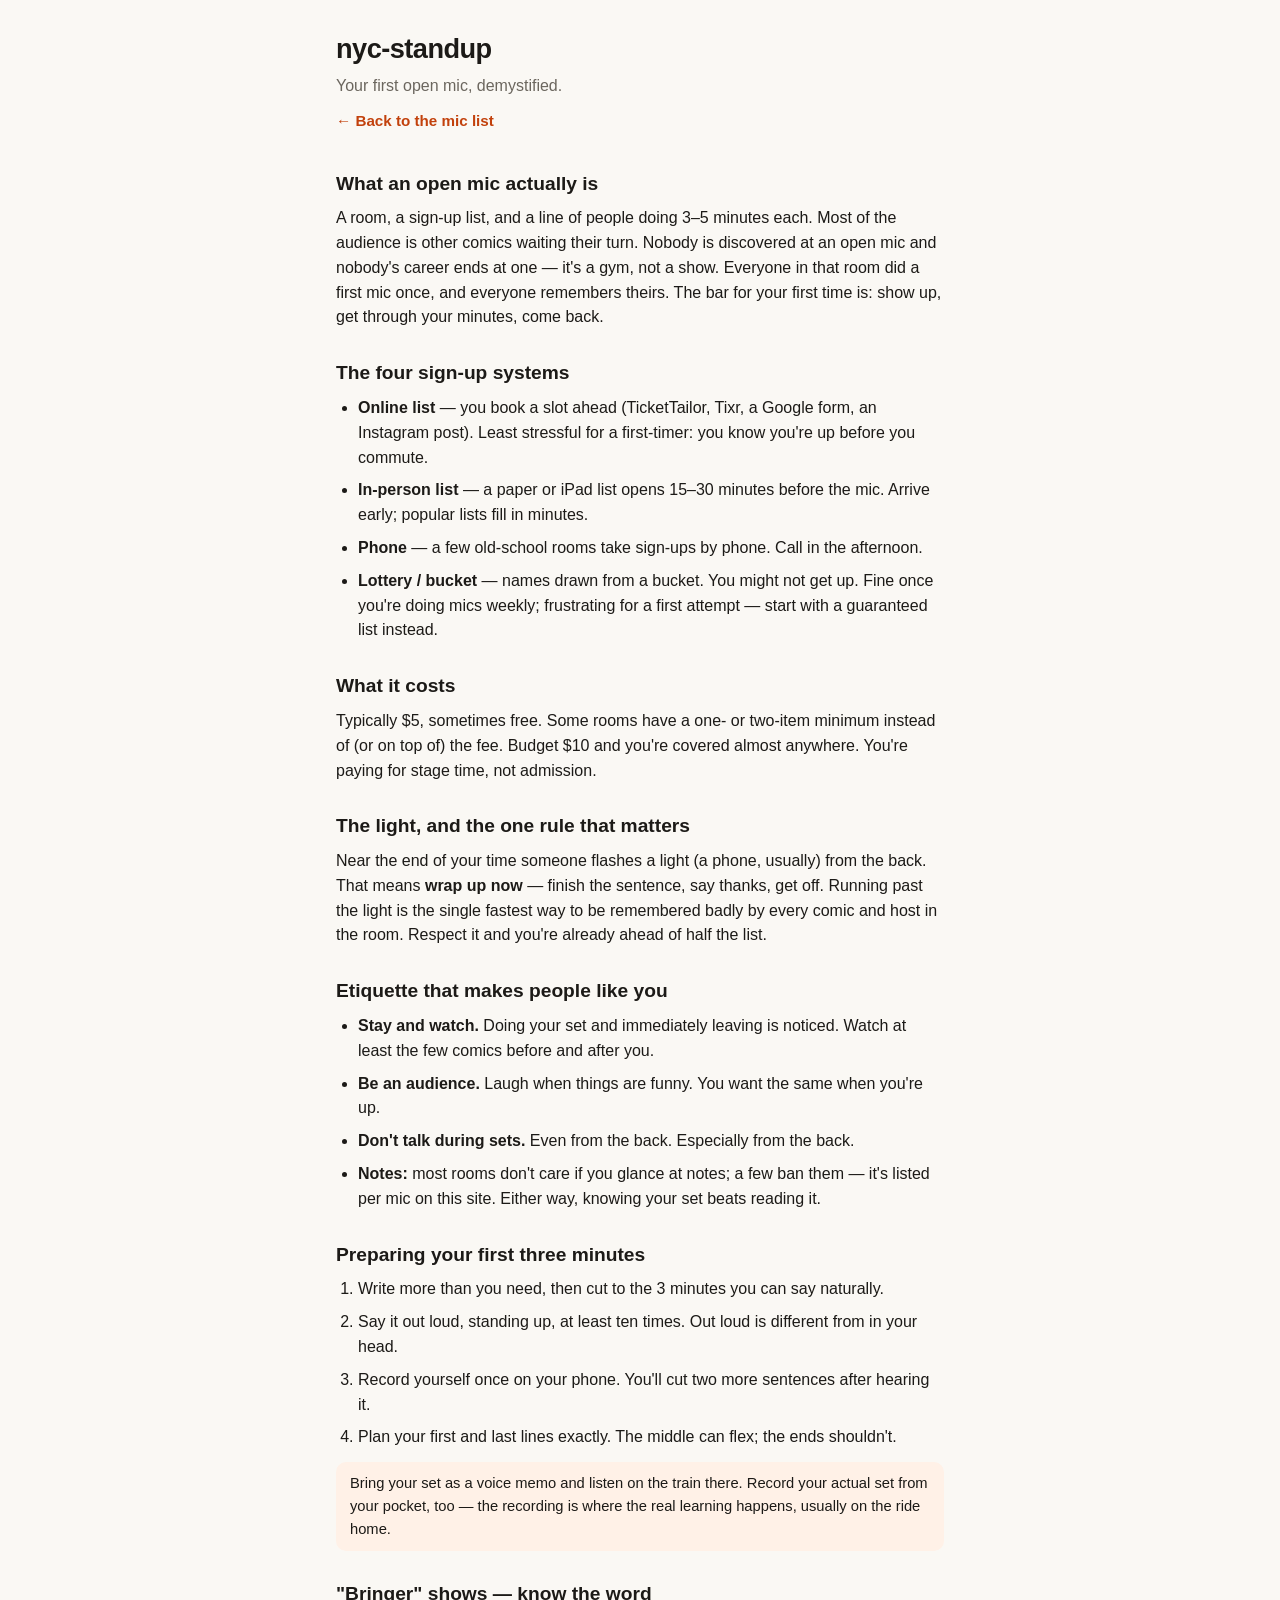
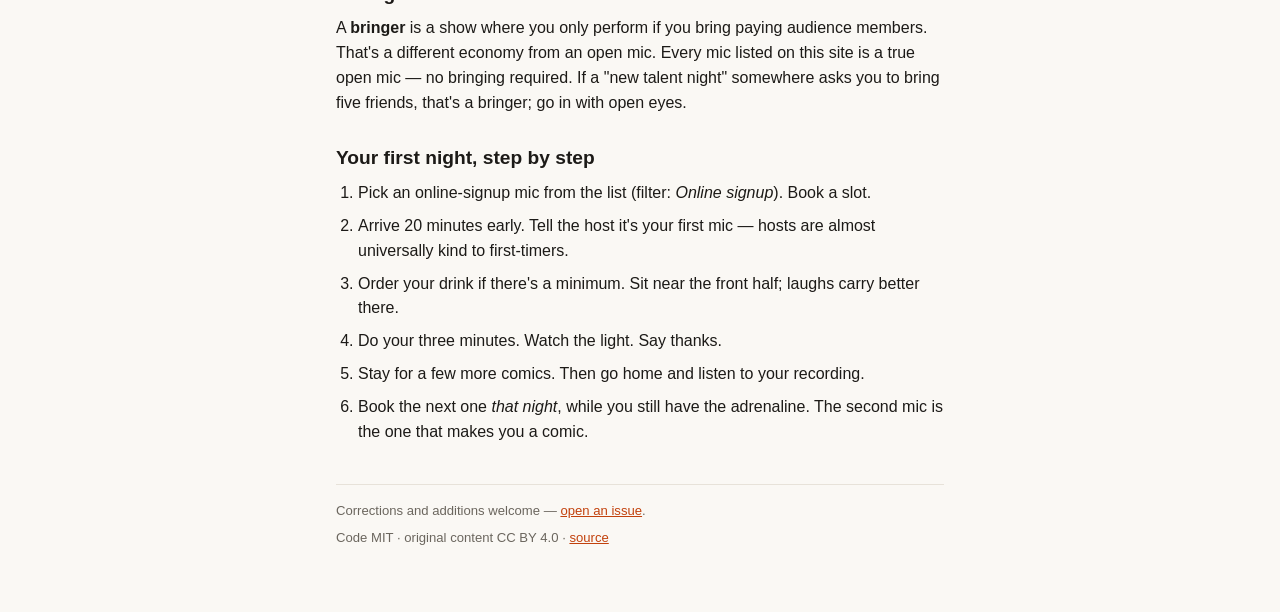
==== guide.html @ 853ea019 "nyc-standup MVP: 12 hand-verified beginner-friendly mics + first-mic guide Beginner-first NYC open m" ====
<!doctype html>
<html lang="en">
<head>
<meta charset="utf-8">
<meta name="viewport" content="width=device-width, initial-scale=1">
<title>Your First Open Mic — NYC Standup</title>
<meta name="description" content="Everything that actually happens at an NYC comedy open mic, so your first one is about your jokes, not the logistics.">
<link rel="stylesheet" href="style.css">
</head>
<body>
<header>
  <h1><a href="./">nyc-standup</a></h1>
  <p class="tagline">Your first open mic, demystified.</p>
  <nav class="top"><a href="./">← Back to the mic list</a></nav>
</header>

<article class="guide">
  <h2>What an open mic actually is</h2>
  <p>A room, a sign-up list, and a line of people doing 3–5 minutes each. Most of the
  audience is other comics waiting their turn. Nobody is discovered at an open mic and
  nobody's career ends at one — it's a gym, not a show. Everyone in that room did a
  first mic once, and everyone remembers theirs. The bar for your first time is:
  show up, get through your minutes, come back.</p>

  <h2>The four sign-up systems</h2>
  <ul>
    <li><b>Online list</b> — you book a slot ahead (TicketTailor, Tixr, a Google form, an
    Instagram post). Least stressful for a first-timer: you know you're up before you commute.</li>
    <li><b>In-person list</b> — a paper or iPad list opens 15–30 minutes before the mic.
    Arrive early; popular lists fill in minutes.</li>
    <li><b>Phone</b> — a few old-school rooms take sign-ups by phone. Call in the afternoon.</li>
    <li><b>Lottery / bucket</b> — names drawn from a bucket. You might not get up. Fine
    once you're doing mics weekly; frustrating for a first attempt — start with a
    guaranteed list instead.</li>
  </ul>

  <h2>What it costs</h2>
  <p>Typically $5, sometimes free. Some rooms have a one- or two-item minimum instead
  of (or on top of) the fee. Budget $10 and you're covered almost anywhere. You're
  paying for stage time, not admission.</p>

  <h2>The light, and the one rule that matters</h2>
  <p>Near the end of your time someone flashes a light (a phone, usually) from the back.
  That means <b>wrap up now</b> — finish the sentence, say thanks, get off. Running past
  the light is the single fastest way to be remembered badly by every comic and host in
  the room. Respect it and you're already ahead of half the list.</p>

  <h2>Etiquette that makes people like you</h2>
  <ul>
    <li><b>Stay and watch.</b> Doing your set and immediately leaving is noticed. Watch
    at least the few comics before and after you.</li>
    <li><b>Be an audience.</b> Laugh when things are funny. You want the same when you're up.</li>
    <li><b>Don't talk during sets.</b> Even from the back. Especially from the back.</li>
    <li><b>Notes:</b> most rooms don't care if you glance at notes; a few ban them —
    it's listed per mic on this site. Either way, knowing your set beats reading it.</li>
  </ul>

  <h2>Preparing your first three minutes</h2>
  <ol>
    <li>Write more than you need, then cut to the 3 minutes you can say naturally.</li>
    <li>Say it out loud, standing up, at least ten times. Out loud is different from in your head.</li>
    <li>Record yourself once on your phone. You'll cut two more sentences after hearing it.</li>
    <li>Plan your first and last lines exactly. The middle can flex; the ends shouldn't.</li>
  </ol>
  <div class="tip">Bring your set as a voice memo and listen on the train there.
  Record your actual set from your pocket, too — the recording is where the real
  learning happens, usually on the ride home.</div>

  <h2>"Bringer" shows — know the word</h2>
  <p>A <b>bringer</b> is a show where you only perform if you bring paying audience
  members. That's a different economy from an open mic. Every mic listed on this site
  is a true open mic — no bringing required. If a "new talent night" somewhere asks
  you to bring five friends, that's a bringer; go in with open eyes.</p>

  <h2>Your first night, step by step</h2>
  <ol>
    <li>Pick an online-signup mic from the list (filter: <i>Online signup</i>). Book a slot.</li>
    <li>Arrive 20 minutes early. Tell the host it's your first mic — hosts are almost
    universally kind to first-timers.</li>
    <li>Order your drink if there's a minimum. Sit near the front half; laughs carry better there.</li>
    <li>Do your three minutes. Watch the light. Say thanks.</li>
    <li>Stay for a few more comics. Then go home and listen to your recording.</li>
    <li>Book the next one <i>that night</i>, while you still have the adrenaline. The
    second mic is the one that makes you a comic.</li>
  </ol>
</article>

<footer>
  <p>Corrections and additions welcome — <a href="https://github.com/jing-ny/nyc-standup/issues">open an issue</a>.</p>
  <p style="margin-top:6px">Code MIT · original content CC BY 4.0 · <a href="https://github.com/jing-ny/nyc-standup">source</a></p>
</footer>
</body>
</html>
---- style.css ----
/* nyc-standup — hand-rolled, mobile-first, no framework */
:root {
  --bg: #faf8f4;
  --card: #ffffff;
  --ink: #1c1a17;
  --muted: #6b665e;
  --line: #e7e2d9;
  --accent: #c2410c;
  --accent-soft: #fff1e7;
  --ok: #166534;
  --ok-soft: #ecfdf3;
  --warn: #92400e;
  --warn-soft: #fef7e6;
}
@media (prefers-color-scheme: dark) {
  :root {
    --bg: #17150f;
    --card: #201d16;
    --ink: #f0ece4;
    --muted: #a49d90;
    --line: #35301f;
    --accent: #fb923c;
    --accent-soft: #33210f;
    --ok: #6ee7a0;
    --ok-soft: #10291a;
    --warn: #fcd34d;
    --warn-soft: #2b2210;
  }
}
* { box-sizing: border-box; margin: 0; }
body {
  background: var(--bg);
  color: var(--ink);
  font: 16px/1.55 -apple-system, BlinkMacSystemFont, "Segoe UI", Roboto, Helvetica, Arial, sans-serif;
  padding: 0 16px 64px;
  max-width: 640px;
  margin: 0 auto;
}
header { padding: 28px 0 8px; }
h1 { font-size: 1.7rem; letter-spacing: -0.02em; }
h1 a { color: inherit; text-decoration: none; }
.tagline { color: var(--muted); margin-top: 4px; }
nav.top { margin-top: 10px; display: flex; gap: 14px; font-size: 0.95rem; }
nav.top a { color: var(--accent); text-decoration: none; font-weight: 600; }
.freshness {
  background: var(--accent-soft);
  border: 1px solid var(--line);
  border-radius: 10px;
  padding: 10px 12px;
  font-size: 0.85rem;
  color: var(--muted);
  margin: 14px 0 4px;
}
.filters { position: sticky; top: 0; background: var(--bg); padding: 12px 0 10px; z-index: 5; }
.chip-row { display: flex; gap: 8px; overflow-x: auto; padding-bottom: 4px; -webkit-overflow-scrolling: touch; }
.chip {
  flex: 0 0 auto;
  border: 1px solid var(--line);
  background: var(--card);
  color: var(--ink);
  border-radius: 999px;
  padding: 6px 14px;
  font-size: 0.9rem;
  cursor: pointer;
}
.chip.active { background: var(--accent); border-color: var(--accent); color: #fff; }
.toggle-row { display: flex; gap: 8px; margin-top: 8px; flex-wrap: wrap; }
.count { color: var(--muted); font-size: 0.85rem; margin: 8px 0 4px; }
.card {
  background: var(--card);
  border: 1px solid var(--line);
  border-radius: 14px;
  padding: 16px;
  margin: 12px 0;
}
.card h2 { font-size: 1.08rem; letter-spacing: -0.01em; }
.card .where { color: var(--muted); font-size: 0.9rem; margin-top: 2px; }
.badges { display: flex; flex-wrap: wrap; gap: 6px; margin-top: 10px; }
.badge {
  font-size: 0.78rem;
  border-radius: 6px;
  padding: 2px 8px;
  background: var(--accent-soft);
  color: var(--accent);
  font-weight: 600;
}
.badge.free { background: var(--ok-soft); color: var(--ok); }
.badge.verify-ok { background: var(--ok-soft); color: var(--ok); }
.badge.verify-warn { background: var(--warn-soft); color: var(--warn); }
.sessions { margin-top: 10px; font-size: 0.95rem; }
.sessions .slot { display: inline-block; margin-right: 12px; }
.sessions .slot b { font-weight: 700; }
.meta { margin-top: 10px; font-size: 0.9rem; color: var(--muted); }
.meta div { margin-top: 3px; }
.meta a { color: var(--accent); }
.beginner { margin-top: 10px; padding-left: 18px; font-size: 0.9rem; }
.beginner li { margin-top: 3px; }
.state { text-align: center; color: var(--muted); padding: 48px 0; }
.state.error { color: var(--warn); }
footer { margin-top: 40px; font-size: 0.82rem; color: var(--muted); border-top: 1px solid var(--line); padding-top: 16px; }
footer a { color: var(--accent); }
article.guide h2 { margin-top: 28px; font-size: 1.2rem; }
article.guide p, article.guide li { margin-top: 8px; }
article.guide ul, article.guide ol { padding-left: 22px; }
article.guide .tip {
  background: var(--accent-soft);
  border-radius: 10px;
  padding: 10px 14px;
  margin-top: 12px;
  font-size: 0.92rem;
}
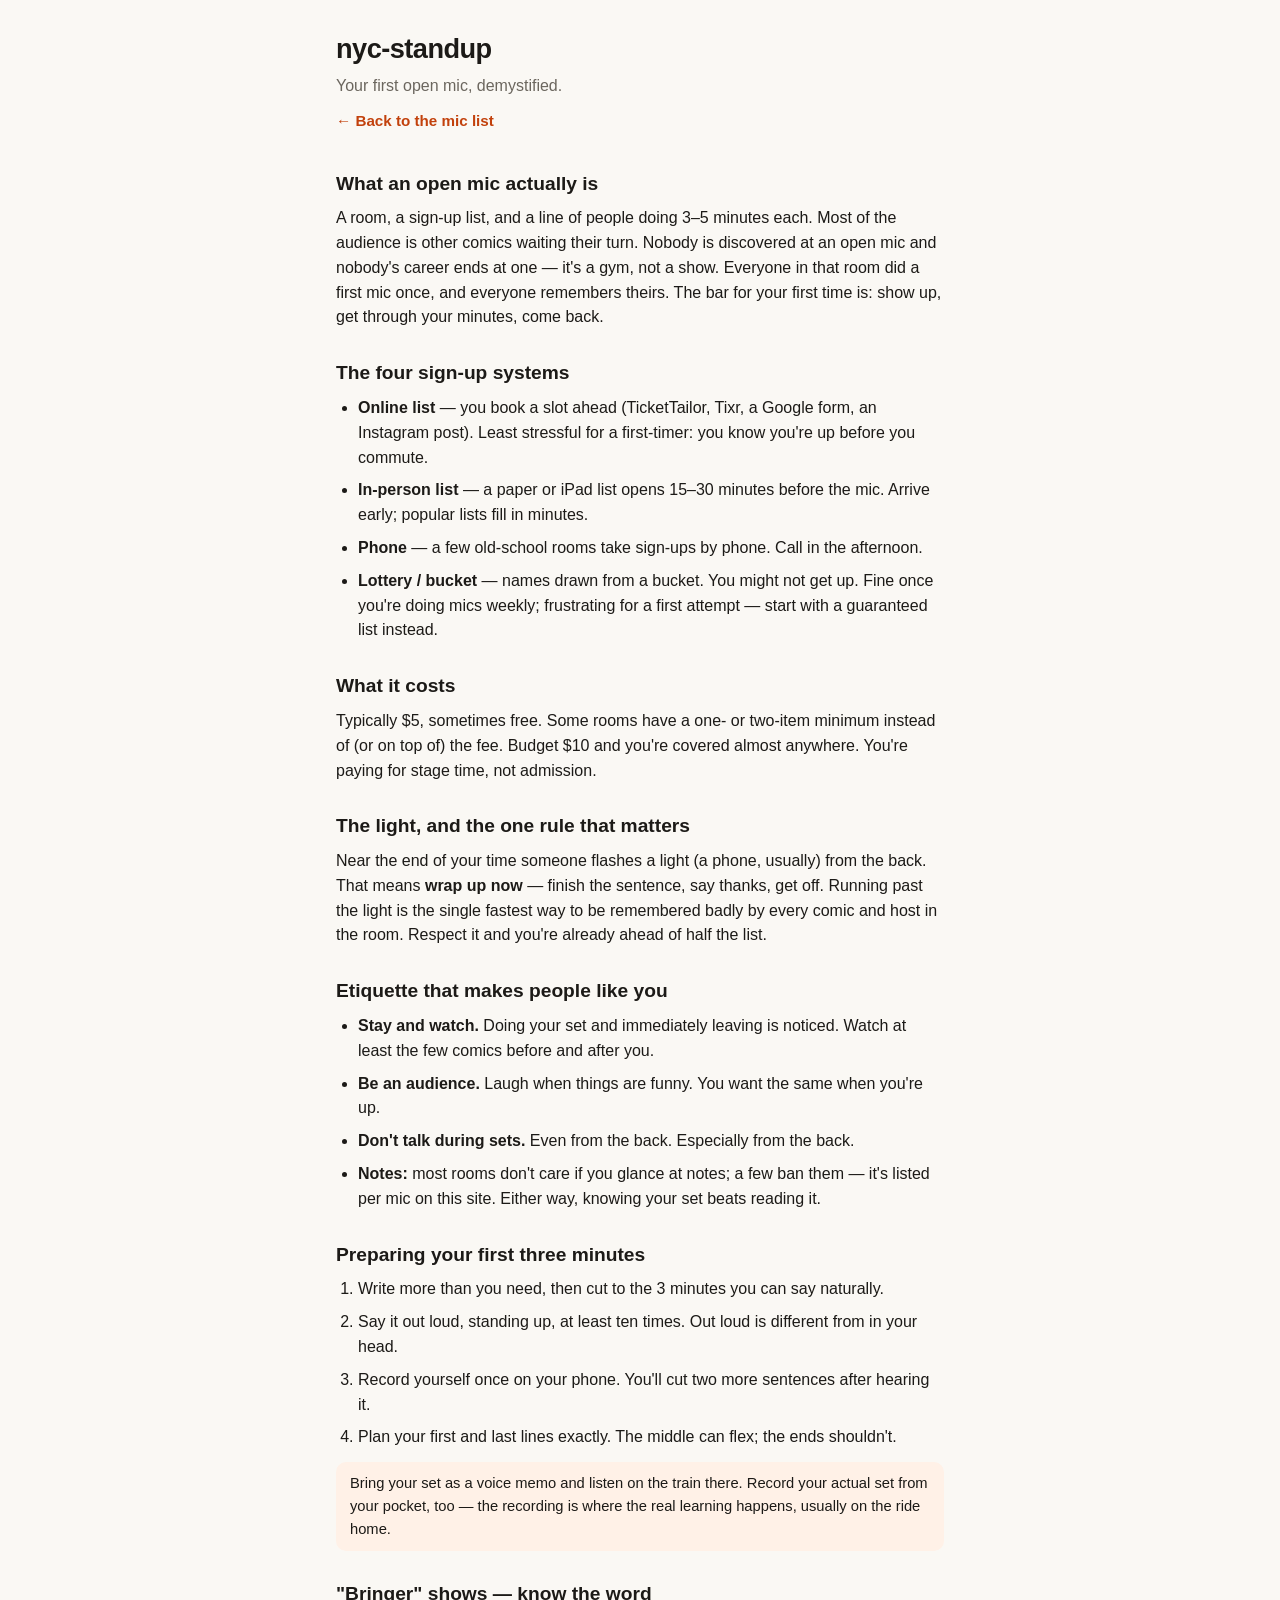
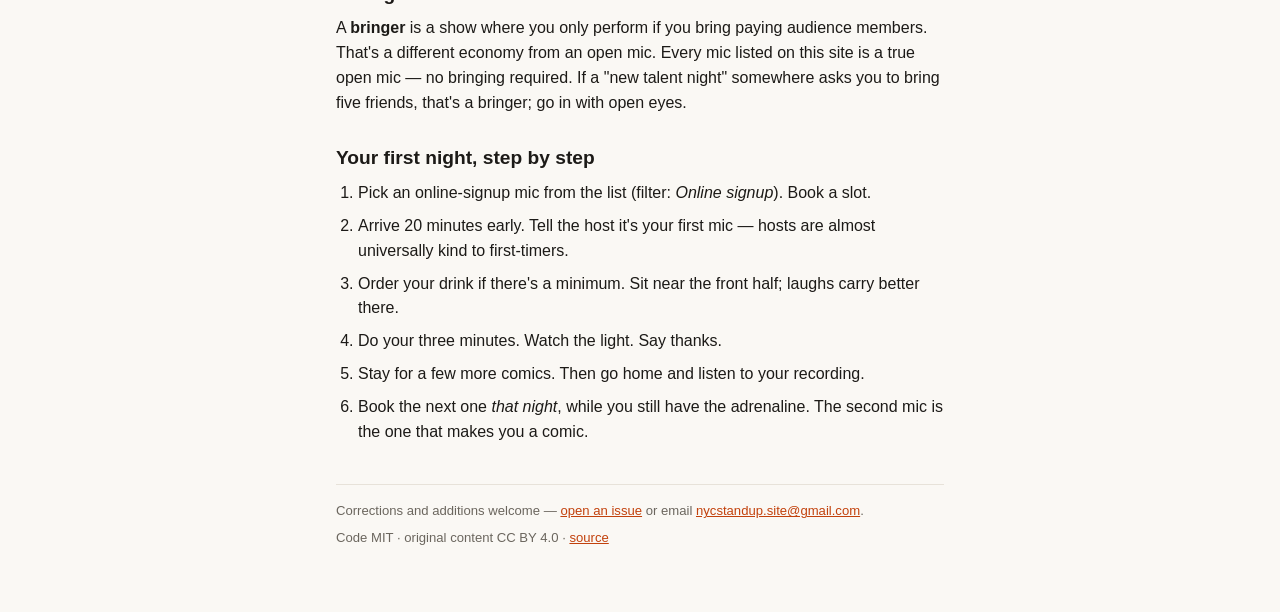
==== commit e2b5887f: "Add contact email (nycstandup.site@gmail.com) to README and site footers Venue owners and correction" ====
--- a/guide.html
+++ b/guide.html
@@ -86,7 +86,8 @@
 </article>
 
 <footer>
-  <p>Corrections and additions welcome — <a href="https://github.com/jing-ny/nyc-standup/issues">open an issue</a>.</p>
+  <p>Corrections and additions welcome — <a href="https://github.com/jing-ny/nyc-standup/issues">open an issue</a>
+  or email <a href="mailto:nycstandup.site@gmail.com">nycstandup.site@gmail.com</a>.</p>
   <p style="margin-top:6px">Code MIT · original content CC BY 4.0 · <a href="https://github.com/jing-ny/nyc-standup">source</a></p>
 </footer>
 </body>
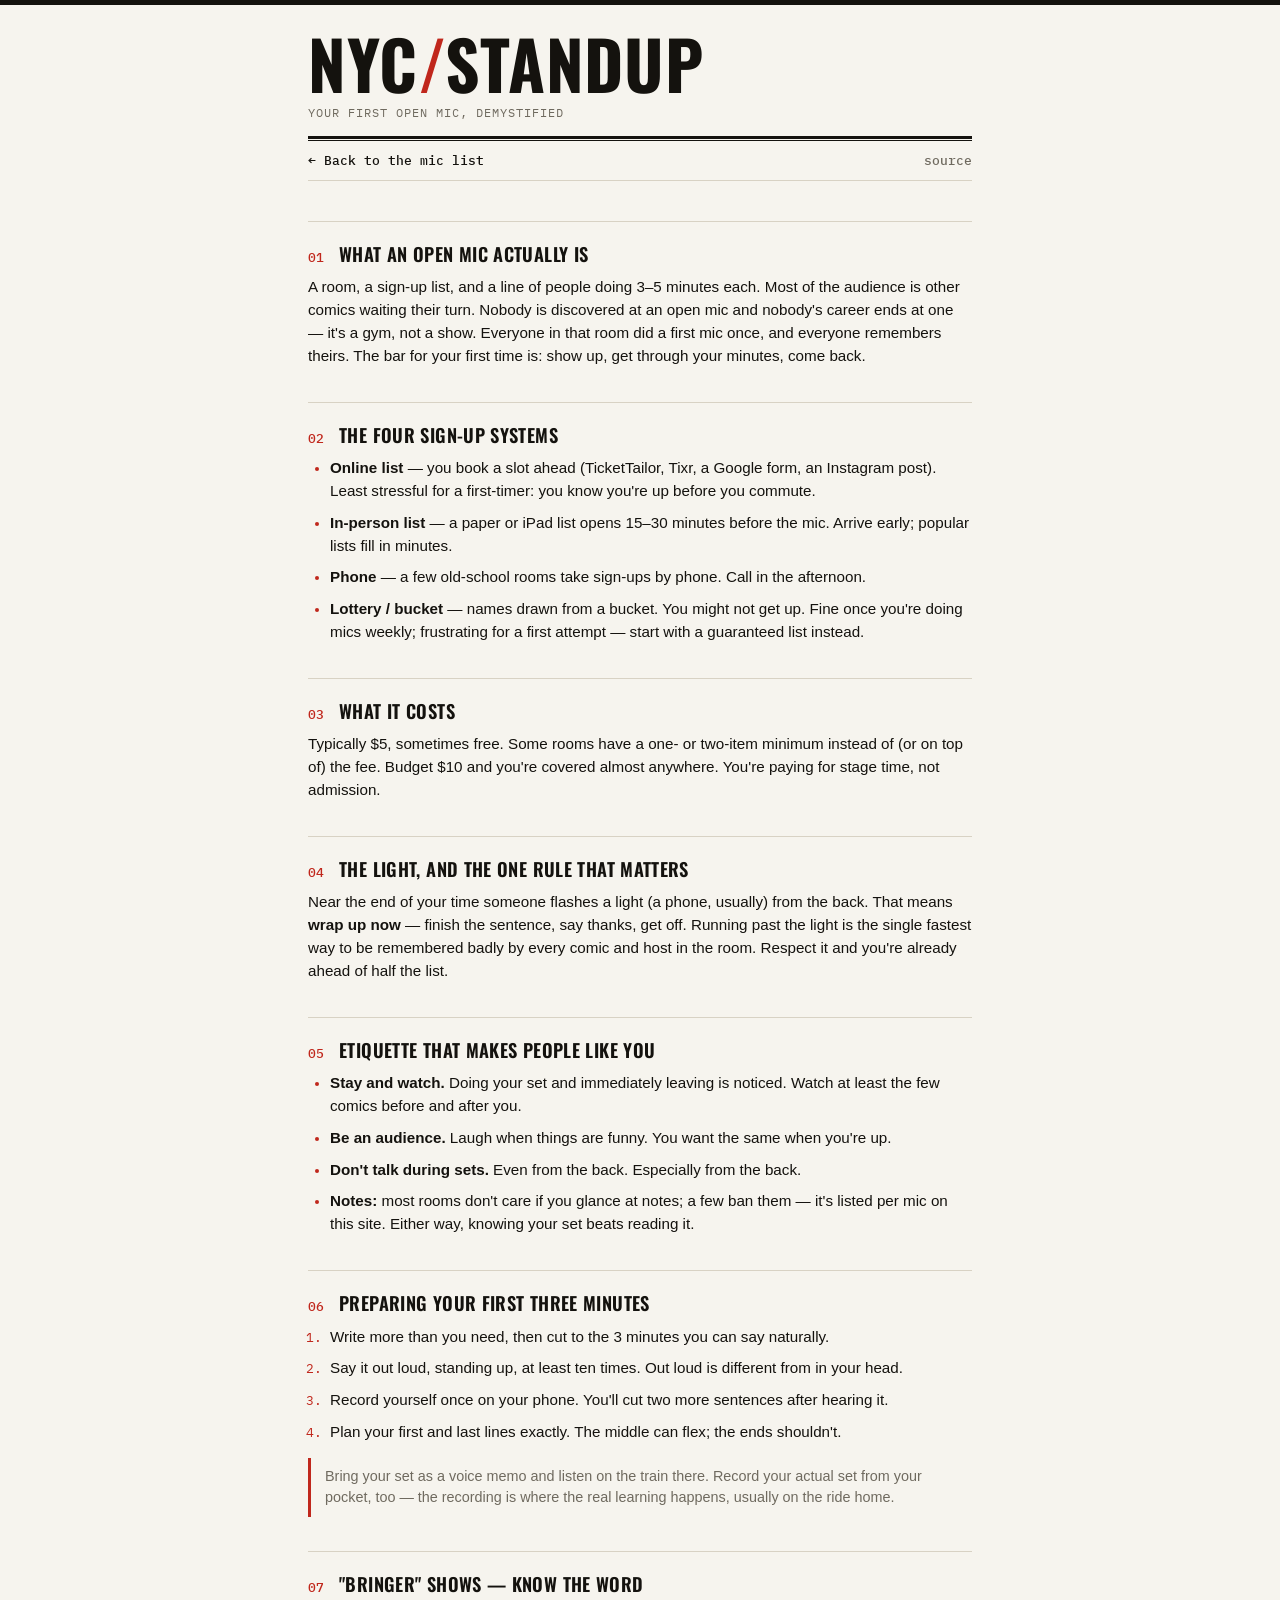
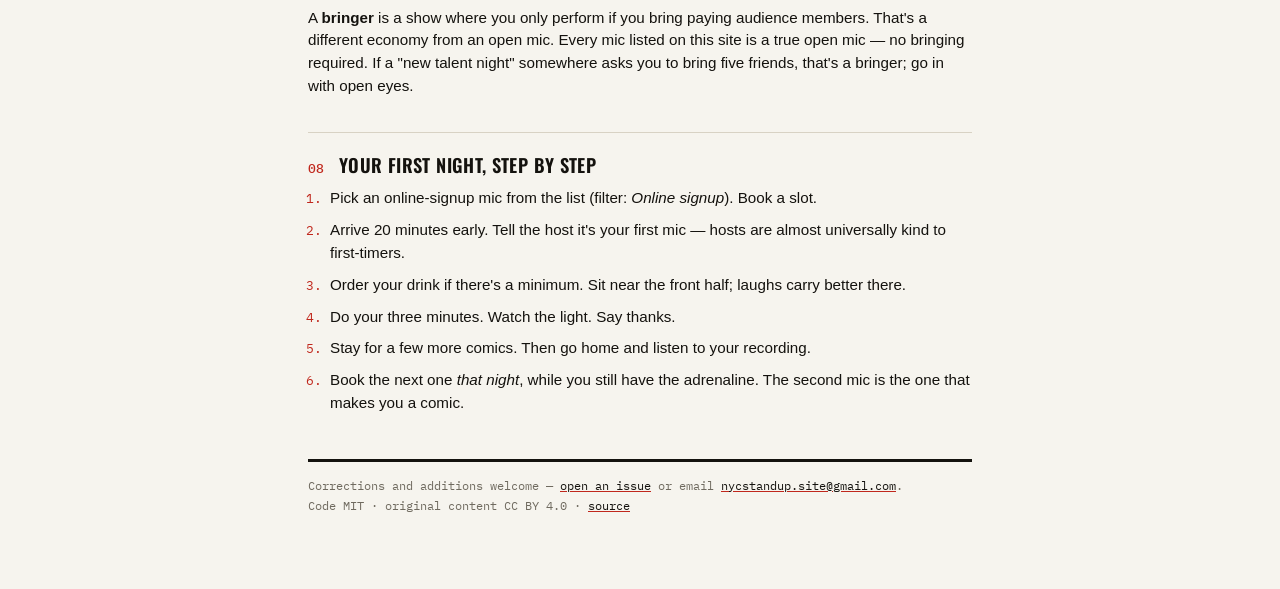
==== commit 3d06ee91: "Bring guide.html onto the new editorial design Same masthead, fonts, nav and footer as the index; gu" ====
--- a/guide.html
+++ b/guide.html
@@ -5,14 +5,21 @@
 <meta name="viewport" content="width=device-width, initial-scale=1">
 <title>Your First Open Mic — NYC Standup</title>
 <meta name="description" content="Everything that actually happens at an NYC comedy open mic, so your first one is about your jokes, not the logistics.">
+<link rel="preconnect" href="https://fonts.googleapis.com">
+<link rel="preconnect" href="https://fonts.gstatic.com" crossorigin>
+<link href="https://fonts.googleapis.com/css2?family=Oswald:wght@500;600;700&family=IBM+Plex+Mono:wght@400;500&display=swap" rel="stylesheet">
 <link rel="stylesheet" href="style.css">
 </head>
 <body>
-<header>
-  <h1><a href="./">nyc-standup</a></h1>
-  <p class="tagline">Your first open mic, demystified.</p>
-  <nav class="top"><a href="./">← Back to the mic list</a></nav>
+<header class="masthead">
+  <h1><a href="./">NYC<span class="slash">/</span>STANDUP</a></h1>
+  <p class="tagline">Your first open mic, demystified</p>
+  <hr class="rule">
 </header>
+<nav class="top">
+  <a href="./">← Back to the mic list</a>
+  <a class="ext" href="https://github.com/jing-ny/nyc-standup">source</a>
+</nav>
 
 <article class="guide">
   <h2>What an open mic actually is</h2>
@@ -88,7 +95,7 @@
 <footer>
   <p>Corrections and additions welcome — <a href="https://github.com/jing-ny/nyc-standup/issues">open an issue</a>
   or email <a href="mailto:nycstandup.site@gmail.com">nycstandup.site@gmail.com</a>.</p>
-  <p style="margin-top:6px">Code MIT · original content CC BY 4.0 · <a href="https://github.com/jing-ny/nyc-standup">source</a></p>
+  <p>Code MIT · original content CC BY 4.0 · <a href="https://github.com/jing-ny/nyc-standup">source</a></p>
 </footer>
 </body>
 </html>
--- a/style.css
+++ b/style.css
@@ -1,111 +1,262 @@
-/* nyc-standup — hand-rolled, mobile-first, no framework */
+/* nyc-standup — editorial gig-guide look. No cards, no pills, no emoji. */
 :root {
-  --bg: #faf8f4;
-  --card: #ffffff;
-  --ink: #1c1a17;
-  --muted: #6b665e;
-  --line: #e7e2d9;
-  --accent: #c2410c;
-  --accent-soft: #fff1e7;
-  --ok: #166534;
-  --ok-soft: #ecfdf3;
-  --warn: #92400e;
-  --warn-soft: #fef7e6;
+  --paper: #f6f4ee;
+  --ink: #14120e;
+  --muted: #6f6a5f;
+  --hairline: #d8d2c4;
+  --red: #c0271c;
+  --mono: "IBM Plex Mono", ui-monospace, "SF Mono", Menlo, monospace;
+  --display: "Oswald", "Arial Narrow", -apple-system, sans-serif;
+  --body: -apple-system, BlinkMacSystemFont, "Segoe UI", Roboto, Helvetica, Arial, sans-serif;
 }
 @media (prefers-color-scheme: dark) {
   :root {
-    --bg: #17150f;
-    --card: #201d16;
-    --ink: #f0ece4;
-    --muted: #a49d90;
-    --line: #35301f;
-    --accent: #fb923c;
-    --accent-soft: #33210f;
-    --ok: #6ee7a0;
-    --ok-soft: #10291a;
-    --warn: #fcd34d;
-    --warn-soft: #2b2210;
+    --paper: #141310;
+    --ink: #eae6dc;
+    --muted: #97917f;
+    --hairline: #3a362c;
+    --red: #e4574c;
   }
 }
 * { box-sizing: border-box; margin: 0; }
+html { border-top: 5px solid var(--ink); }
 body {
-  background: var(--bg);
+  background: var(--paper);
   color: var(--ink);
-  font: 16px/1.55 -apple-system, BlinkMacSystemFont, "Segoe UI", Roboto, Helvetica, Arial, sans-serif;
-  padding: 0 16px 64px;
-  max-width: 640px;
+  font: 15.5px/1.5 var(--body);
+  max-width: 700px;
   margin: 0 auto;
-}
-header { padding: 28px 0 8px; }
-h1 { font-size: 1.7rem; letter-spacing: -0.02em; }
-h1 a { color: inherit; text-decoration: none; }
-.tagline { color: var(--muted); margin-top: 4px; }
-nav.top { margin-top: 10px; display: flex; gap: 14px; font-size: 0.95rem; }
-nav.top a { color: var(--accent); text-decoration: none; font-weight: 600; }
-.freshness {
-  background: var(--accent-soft);
-  border: 1px solid var(--line);
-  border-radius: 10px;
-  padding: 10px 12px;
+  padding: 0 18px 72px;
+}
+a { color: inherit; }
+
+/* Masthead */
+header.masthead { padding: 26px 0 0; }
+.masthead h1 {
+  font-family: var(--display);
+  font-weight: 700;
+  font-size: clamp(2.6rem, 11vw, 4.2rem);
+  line-height: 0.95;
+  letter-spacing: 0.01em;
+  text-transform: uppercase;
+}
+.masthead h1 a { text-decoration: none; }
+.masthead h1 .slash { color: var(--red); }
+.masthead .tagline {
+  font-family: var(--mono);
+  font-size: 0.78rem;
+  text-transform: uppercase;
+  letter-spacing: 0.08em;
+  color: var(--muted);
+  margin-top: 8px;
+}
+.masthead .rule {
+  border: 0;
+  border-top: 3px solid var(--ink);
+  border-bottom: 1px solid var(--ink);
+  height: 5px;
+  margin: 14px 0 0;
+}
+nav.top {
+  display: flex;
+  justify-content: space-between;
+  align-items: baseline;
+  font-family: var(--mono);
+  font-size: 0.8rem;
+  padding: 10px 0;
+  border-bottom: 1px solid var(--hairline);
+}
+nav.top a { text-decoration: none; font-weight: 500; }
+nav.top a:hover { color: var(--red); }
+nav.top .ext { color: var(--muted); }
+
+.standfirst {
+  font-size: 0.9rem;
+  color: var(--muted);
+  padding: 14px 0 4px;
+  line-height: 1.55;
+}
+.standfirst b { color: var(--ink); }
+.standfirst a { color: var(--ink); }
+
+/* Filters */
+.filters {
+  position: sticky;
+  top: 0;
+  background: var(--paper);
+  z-index: 5;
+  padding: 8px 0 0;
+  border-bottom: 1px solid var(--ink);
+}
+.day-row {
+  display: flex;
+  gap: 0;
+  overflow-x: auto;
+  -webkit-overflow-scrolling: touch;
+}
+.day {
+  font-family: var(--mono);
+  font-size: 0.8rem;
+  text-transform: uppercase;
+  letter-spacing: 0.04em;
+  background: none;
+  border: 0;
+  color: var(--muted);
+  padding: 8px 10px 9px;
+  cursor: pointer;
+  border-bottom: 3px solid transparent;
+  white-space: nowrap;
+}
+.day:first-child { padding-left: 0; }
+.day.active { color: var(--ink); border-bottom-color: var(--red); font-weight: 500; }
+.day .today-dot { color: var(--red); }
+.toggle-row { display: flex; gap: 8px; padding: 8px 0 10px; flex-wrap: wrap; }
+.toggle {
+  font-family: var(--mono);
+  font-size: 0.72rem;
+  text-transform: uppercase;
+  letter-spacing: 0.05em;
+  background: none;
+  border: 1px solid var(--hairline);
+  color: var(--muted);
+  padding: 4px 10px;
+  cursor: pointer;
+}
+.toggle.active { border-color: var(--ink); color: var(--ink); background: var(--ink); color: var(--paper); }
+
+.count {
+  font-family: var(--mono);
+  font-size: 0.72rem;
+  text-transform: uppercase;
+  letter-spacing: 0.06em;
+  color: var(--muted);
+  padding: 12px 0 0;
+}
+
+/* Listing rows */
+.mic {
+  border-bottom: 1px solid var(--hairline);
+  padding: 20px 0 18px;
+}
+.mic-head { display: flex; align-items: baseline; gap: 10px; }
+.mic-num {
+  font-family: var(--mono);
+  font-size: 0.78rem;
+  color: var(--red);
+  flex: 0 0 auto;
+}
+.mic h2 {
+  font-family: var(--display);
+  font-weight: 600;
+  font-size: 1.25rem;
+  line-height: 1.15;
+  text-transform: uppercase;
+  letter-spacing: 0.015em;
+  flex: 1;
+}
+.stamp {
+  font-family: var(--mono);
+  font-size: 0.68rem;
+  text-transform: uppercase;
+  letter-spacing: 0.05em;
+  white-space: nowrap;
+  flex: 0 0 auto;
+}
+.stamp.ok { color: var(--muted); }
+.stamp.warn { color: var(--red); font-weight: 500; }
+.where {
   font-size: 0.85rem;
   color: var(--muted);
-  margin: 14px 0 4px;
-}
-.filters { position: sticky; top: 0; background: var(--bg); padding: 12px 0 10px; z-index: 5; }
-.chip-row { display: flex; gap: 8px; overflow-x: auto; padding-bottom: 4px; -webkit-overflow-scrolling: touch; }
-.chip {
-  flex: 0 0 auto;
-  border: 1px solid var(--line);
-  background: var(--card);
-  color: var(--ink);
-  border-radius: 999px;
-  padding: 6px 14px;
+  margin: 3px 0 0 26px;
+}
+.slots {
+  font-family: var(--mono);
+  font-size: 0.82rem;
+  margin: 10px 0 0 26px;
+  line-height: 1.7;
+}
+.slots .slot { margin-right: 14px; white-space: nowrap; }
+.slots .slot b { font-weight: 500; color: var(--red); }
+.slots-note { font-family: var(--body); color: var(--muted); font-size: 0.82rem; }
+.facts { margin: 10px 0 0 26px; font-size: 0.85rem; }
+.facts div { display: flex; gap: 8px; margin-top: 2px; }
+.facts dt {
+  font-family: var(--mono);
+  font-size: 0.68rem;
+  text-transform: uppercase;
+  letter-spacing: 0.06em;
+  color: var(--muted);
+  flex: 0 0 62px;
+  padding-top: 2px;
+}
+.facts dd { margin: 0; }
+.facts dd a { color: var(--ink); text-decoration-color: var(--red); }
+.free-tag {
+  font-family: var(--mono);
+  font-size: 0.68rem;
+  font-weight: 500;
+  text-transform: uppercase;
+  letter-spacing: 0.05em;
+  color: var(--paper);
+  background: var(--red);
+  padding: 1px 6px;
+  margin-right: 6px;
+}
+.notes { margin: 10px 0 0 26px; padding-left: 16px; font-size: 0.85rem; }
+.notes li { margin-top: 3px; }
+.notes li::marker { color: var(--red); }
+
+.state {
+  font-family: var(--mono);
+  font-size: 0.85rem;
+  color: var(--muted);
+  text-align: center;
+  padding: 56px 0;
+}
+.state a { color: var(--ink); }
+
+/* Footer */
+footer {
+  margin-top: 44px;
+  border-top: 3px solid var(--ink);
+  padding-top: 14px;
+  font-family: var(--mono);
+  font-size: 0.72rem;
+  line-height: 1.8;
+  color: var(--muted);
+}
+footer a { color: var(--ink); text-decoration-color: var(--red); }
+
+/* Guide article */
+article.guide { padding-top: 6px; }
+article.guide h2 {
+  font-family: var(--display);
+  font-weight: 600;
+  text-transform: uppercase;
+  font-size: 1.15rem;
+  letter-spacing: 0.02em;
+  margin-top: 34px;
+  padding-top: 18px;
+  border-top: 1px solid var(--hairline);
+}
+article.guide h2::before {
+  content: counter(guide-section, decimal-leading-zero) " ";
+  counter-increment: guide-section;
+  font-family: var(--mono);
+  font-size: 0.8rem;
+  color: var(--red);
+  font-weight: 500;
+  margin-right: 6px;
+}
+article.guide { counter-reset: guide-section; }
+article.guide p, article.guide li { margin-top: 9px; font-size: 0.95rem; }
+article.guide ul, article.guide ol { padding-left: 22px; }
+article.guide li::marker { color: var(--red); font-family: var(--mono); font-size: 0.85em; }
+article.guide b { font-weight: 600; }
+article.guide .tip {
+  border-left: 3px solid var(--red);
+  padding: 8px 0 8px 14px;
+  margin-top: 14px;
   font-size: 0.9rem;
-  cursor: pointer;
-}
-.chip.active { background: var(--accent); border-color: var(--accent); color: #fff; }
-.toggle-row { display: flex; gap: 8px; margin-top: 8px; flex-wrap: wrap; }
-.count { color: var(--muted); font-size: 0.85rem; margin: 8px 0 4px; }
-.card {
-  background: var(--card);
-  border: 1px solid var(--line);
-  border-radius: 14px;
-  padding: 16px;
-  margin: 12px 0;
-}
-.card h2 { font-size: 1.08rem; letter-spacing: -0.01em; }
-.card .where { color: var(--muted); font-size: 0.9rem; margin-top: 2px; }
-.badges { display: flex; flex-wrap: wrap; gap: 6px; margin-top: 10px; }
-.badge {
-  font-size: 0.78rem;
-  border-radius: 6px;
-  padding: 2px 8px;
-  background: var(--accent-soft);
-  color: var(--accent);
-  font-weight: 600;
-}
-.badge.free { background: var(--ok-soft); color: var(--ok); }
-.badge.verify-ok { background: var(--ok-soft); color: var(--ok); }
-.badge.verify-warn { background: var(--warn-soft); color: var(--warn); }
-.sessions { margin-top: 10px; font-size: 0.95rem; }
-.sessions .slot { display: inline-block; margin-right: 12px; }
-.sessions .slot b { font-weight: 700; }
-.meta { margin-top: 10px; font-size: 0.9rem; color: var(--muted); }
-.meta div { margin-top: 3px; }
-.meta a { color: var(--accent); }
-.beginner { margin-top: 10px; padding-left: 18px; font-size: 0.9rem; }
-.beginner li { margin-top: 3px; }
-.state { text-align: center; color: var(--muted); padding: 48px 0; }
-.state.error { color: var(--warn); }
-footer { margin-top: 40px; font-size: 0.82rem; color: var(--muted); border-top: 1px solid var(--line); padding-top: 16px; }
-footer a { color: var(--accent); }
-article.guide h2 { margin-top: 28px; font-size: 1.2rem; }
-article.guide p, article.guide li { margin-top: 8px; }
-article.guide ul, article.guide ol { padding-left: 22px; }
-article.guide .tip {
-  background: var(--accent-soft);
-  border-radius: 10px;
-  padding: 10px 14px;
-  margin-top: 12px;
-  font-size: 0.92rem;
-}
+  color: var(--muted);
+}
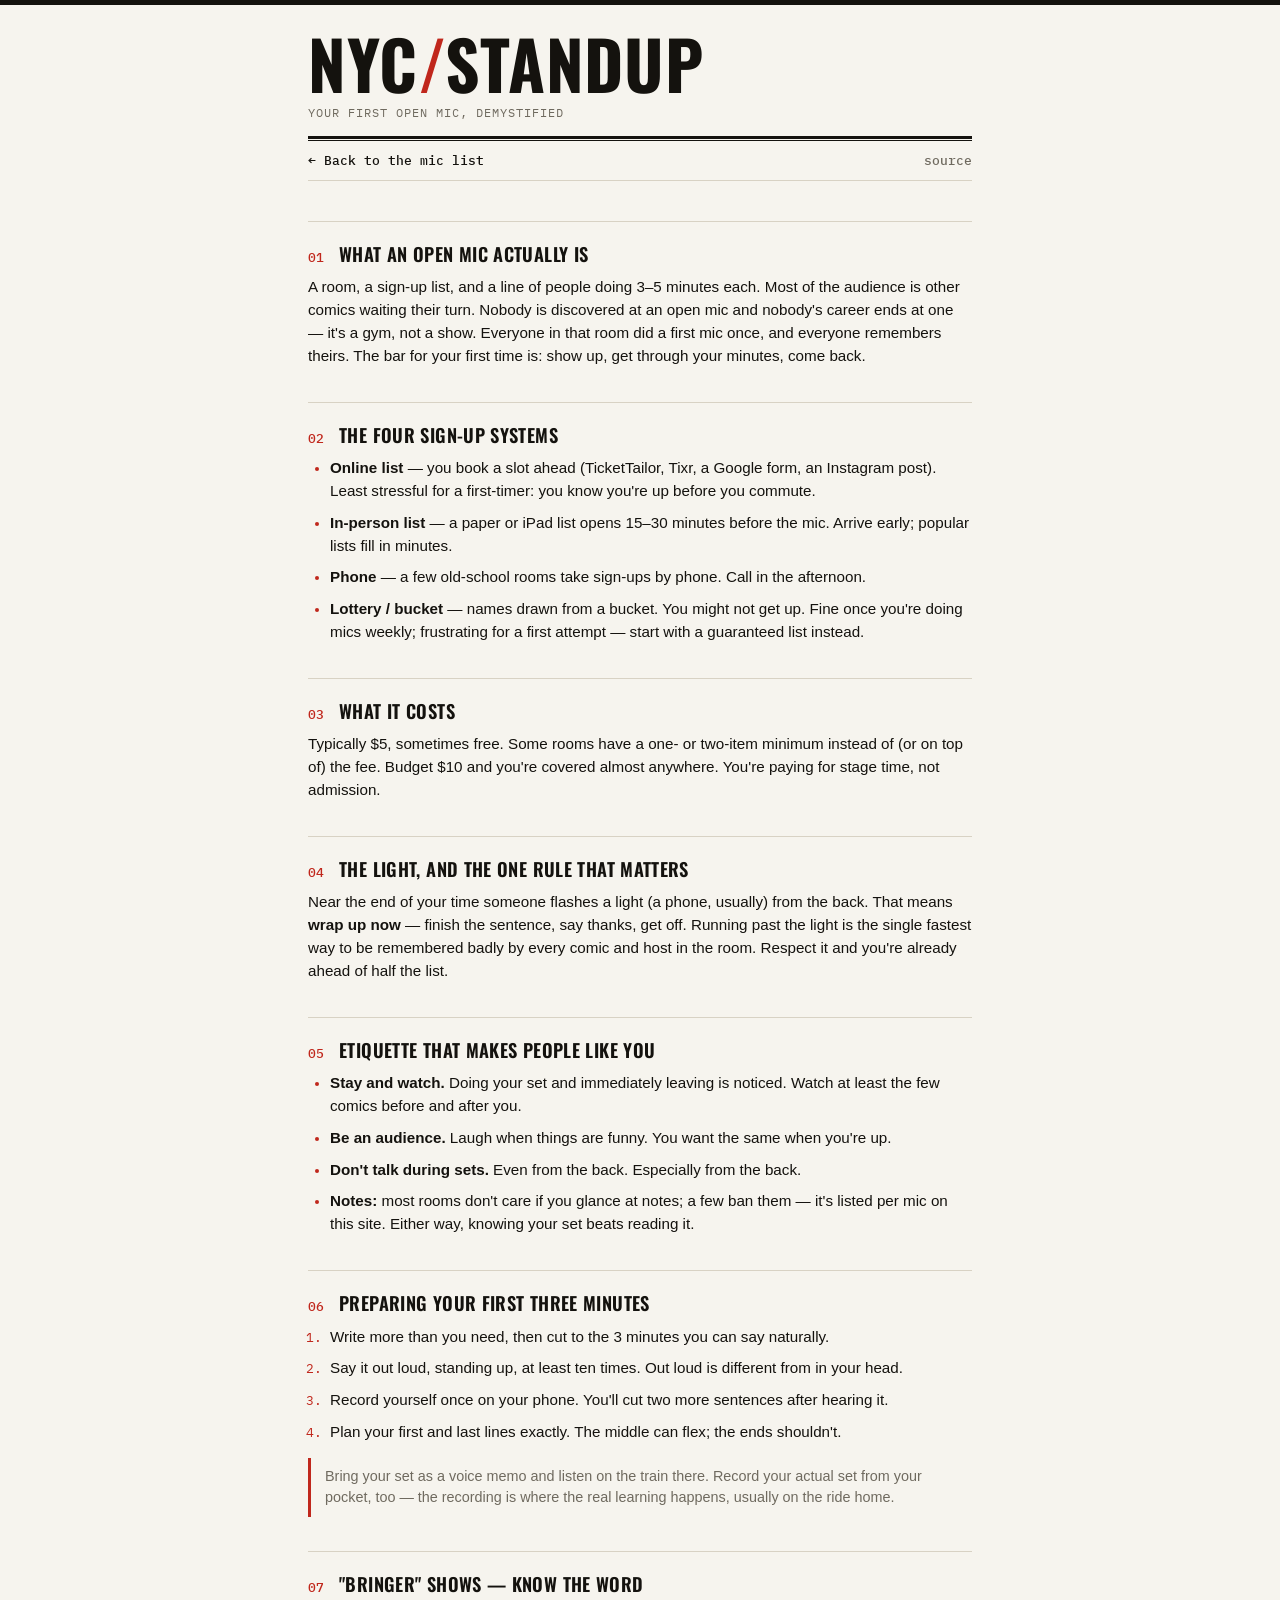
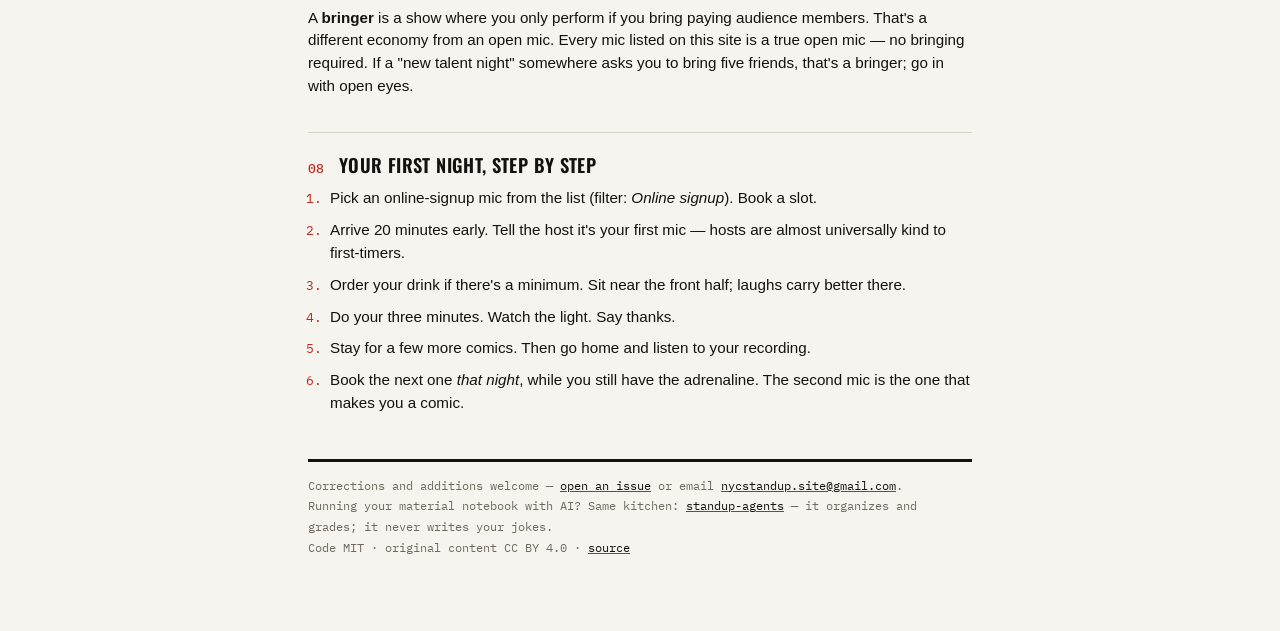
==== commit 95893eb1: "Footer: cross-link standup-agents Completes the two-way funnel — site for first-mic beginners, templ" ====
--- a/guide.html
+++ b/guide.html
@@ -95,6 +95,8 @@
 <footer>
   <p>Corrections and additions welcome — <a href="https://github.com/jing-ny/nyc-standup/issues">open an issue</a>
   or email <a href="mailto:nycstandup.site@gmail.com">nycstandup.site@gmail.com</a>.</p>
+  <p>Running your material notebook with AI? Same kitchen:
+  <a href="https://github.com/jing-ny/standup-agents">standup-agents</a> — it organizes and grades; it never writes your jokes.</p>
   <p>Code MIT · original content CC BY 4.0 · <a href="https://github.com/jing-ny/nyc-standup">source</a></p>
 </footer>
 </body>
